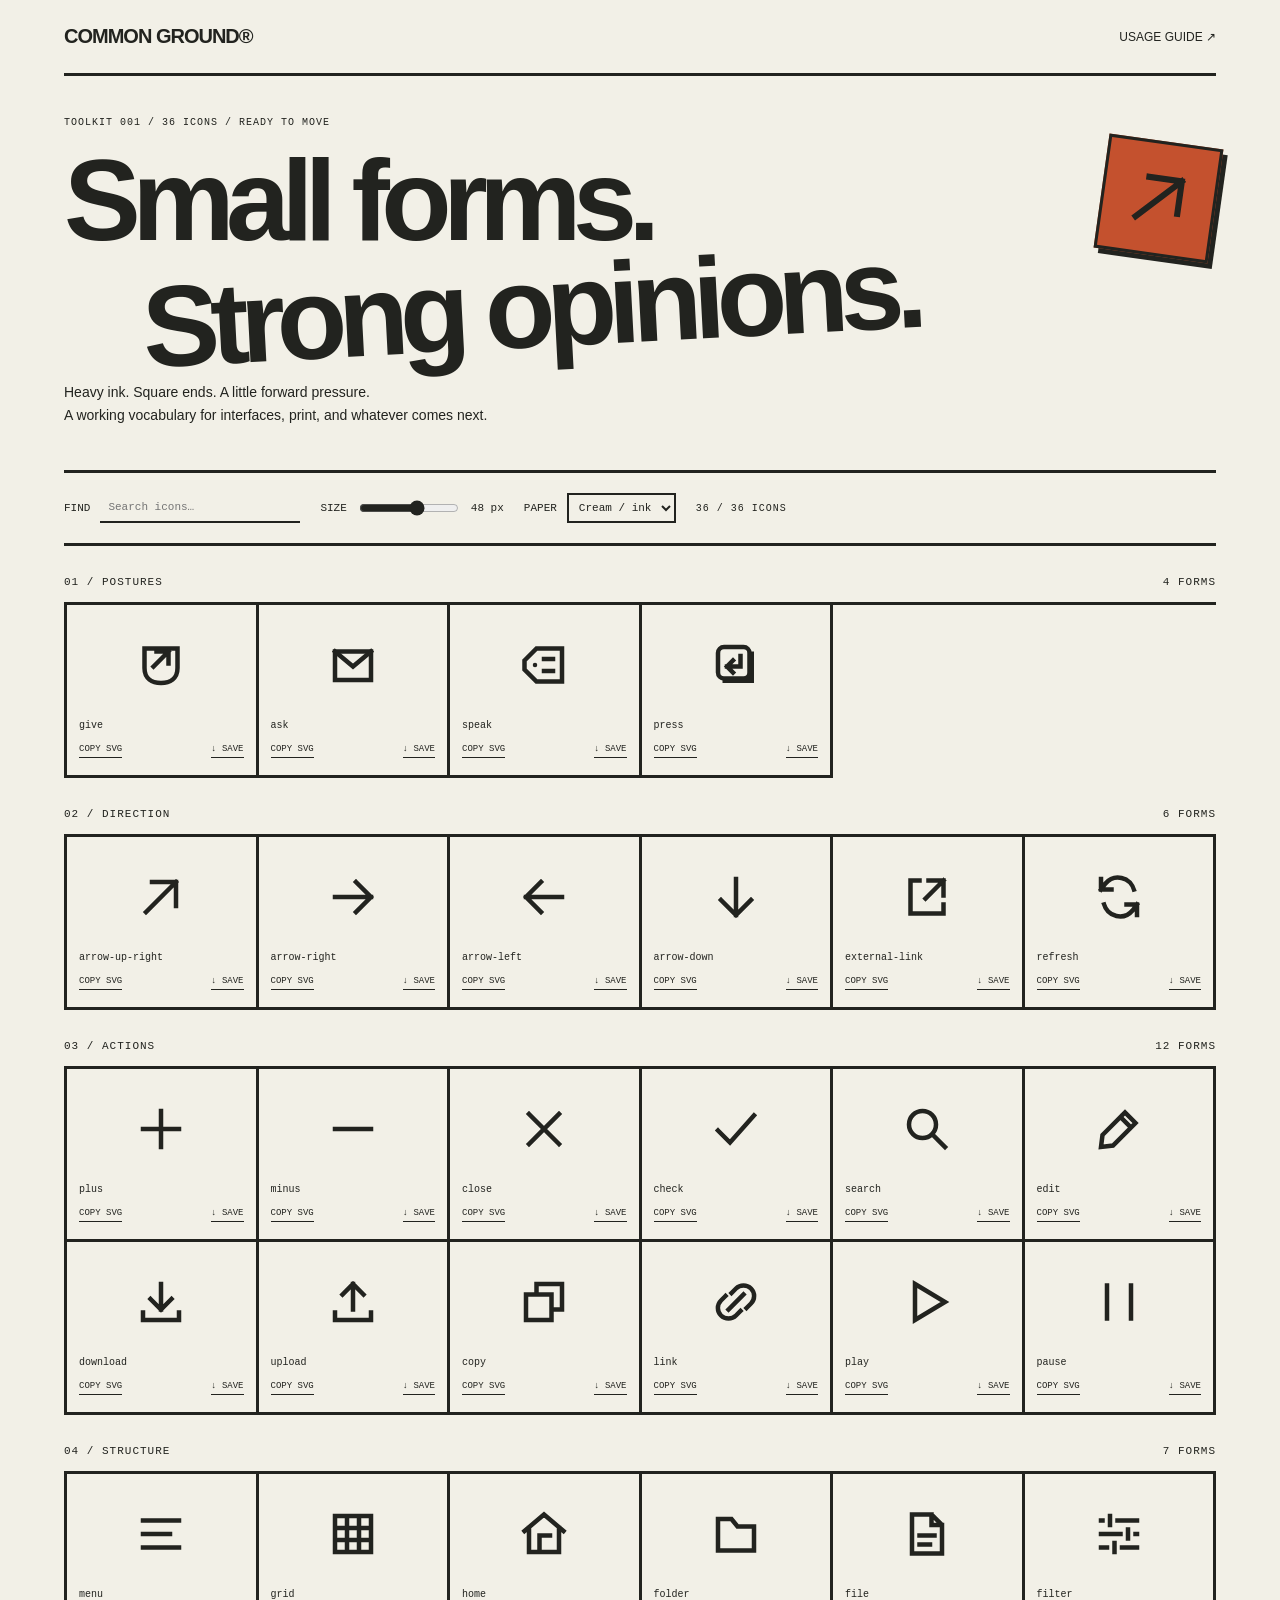
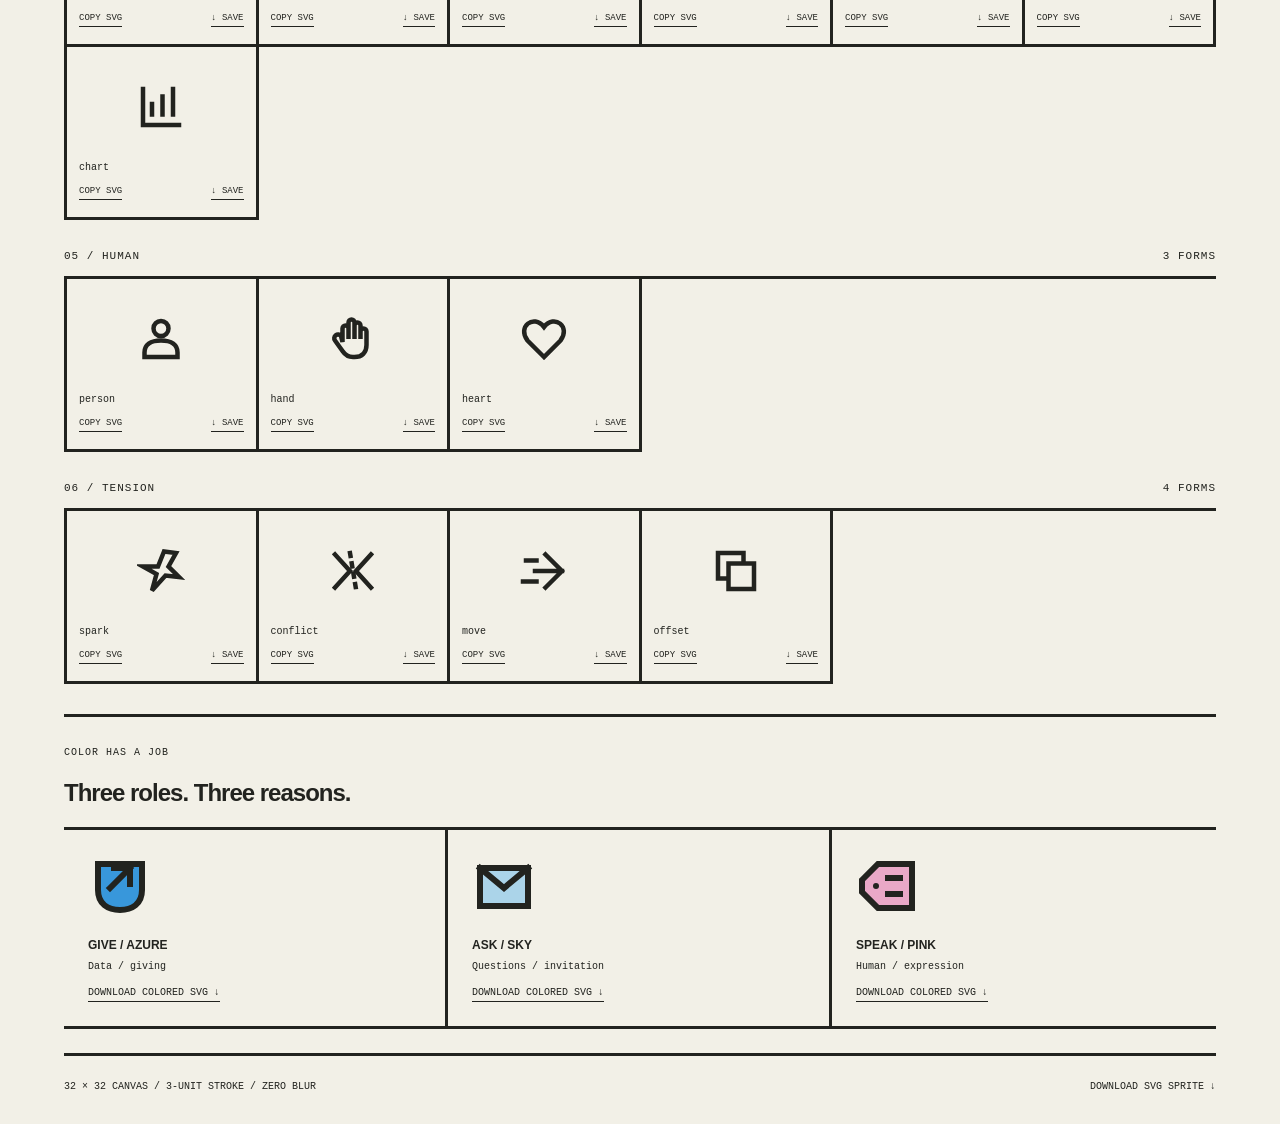
==== icons/preview.html @ c948585f "initial commit" ====
<!doctype html>
<html lang="en">
<head><meta charset="UTF-8"><meta name="viewport" content="width=device-width,initial-scale=1"><title>Common Ground — Icon Workshop</title>
<style>
:root{--paper:#f2f0e7;--ink:#22231f;--azure:#3897db;--sky:#abd4e9;--pink:#e9a8c7}*{box-sizing:border-box}body{margin:0;background:var(--paper);color:var(--ink);font-family:Arial,sans-serif}.shell{max-width:1400px;margin:auto;padding:0 5%}a{color:inherit;text-decoration:none}header{display:flex;justify-content:space-between;align-items:center;padding:25px 0;border-bottom:3px solid;font-size:12px}header b{font-size:20px;letter-spacing:-1px}.eyebrow{font:10px monospace;letter-spacing:1px}.intro{position:relative;padding:35px 0 30px;border-bottom:3px solid}.intro h1{font-size:clamp(55px,9vw,120px);letter-spacing:-.075em;line-height:.9;margin:20px 0 25px;max-width:85%}.intro h1 span{display:block;margin-left:8%;transform:rotate(-3deg)}.accent{position:absolute;right:0;top:65px;background:#c4512e;border:3px solid;width:clamp(48px,9vw,120px);aspect-ratio:1;display:grid;place-items:center;box-shadow:5px 5px 0 var(--ink);transform:rotate(8deg)}.accent svg{width:60%;height:60%}.intro p{font-size:14px;line-height:1.6;max-width:610px}.controls{display:flex;gap:20px;align-items:center;flex-wrap:wrap;padding:20px 0;border-bottom:3px solid}label{font:11px monospace;display:flex;align-items:center;gap:10px}input,select,button{font:inherit;color:inherit}input[type=search]{background:transparent;border:0;border-bottom:2px solid;padding:8px;width:200px}select{background:var(--paper);border:2px solid;padding:6px}input[type=range]{accent-color:var(--ink);width:100px}button{cursor:pointer;background:none;border:0}a:focus-visible,button:focus-visible,input:focus-visible,select:focus-visible{outline:3px dashed;outline-offset:4px}.group{margin:30px 0}.group h2{font:11px monospace;letter-spacing:1px;margin:0 0 14px;display:flex;justify-content:space-between}.icon-grid{display:grid;grid-template-columns:repeat(6,minmax(0,1fr));border-top:3px solid;border-left:3px solid}.specimen{border-right:3px solid;border-bottom:3px solid;padding:17px 12px;min-width:0;transition:background .15s}.specimen:hover{background:#e5e3d8}.glyph{height:85px;display:grid;place-items:center}.glyph svg{width:var(--preview-size,48px);height:var(--preview-size,48px);transition:transform .2s}.specimen:hover .glyph svg{transform:translate(3px,-3px) rotate(-3deg)}.specimen code{display:block;font-size:10px;margin:13px 0;overflow-wrap:anywhere}.asset-actions{display:flex;justify-content:space-between;font:9px monospace;gap:8px}.asset-actions a{border-bottom:1px solid;padding-bottom:3px}.asset-actions button{padding:0;border-bottom:1px solid;padding-bottom:3px;font:inherit}.persona-section{padding:24px 0;border-top:3px solid}.persona-section h2{font-size:24px;letter-spacing:-1px}.persona-list{display:grid;grid-template-columns:repeat(3,1fr);border-top:3px solid}.persona-item{padding:24px;border-right:3px solid;border-bottom:3px solid}.persona-item:last-child{border-right:0}.persona-item img{width:64px;height:64px;display:block;margin-bottom:20px}.persona-item b{display:block;font-size:12px;margin-bottom:7px}.persona-item p{font:10px/1.6 monospace;margin:0}.persona-item a{display:inline-block;font:10px monospace;border-bottom:1px solid;margin-top:12px;padding-bottom:3px}.footer{display:flex;justify-content:space-between;border-top:3px solid;padding:25px 0;font:10px monospace;gap:20px}.notice{position:fixed;bottom:20px;left:50%;transform:translateX(-50%);padding:15px 24px;background:var(--ink);color:var(--paper);font:12px monospace;box-shadow:5px 5px 0 var(--pink);z-index:5}.notice[hidden],[hidden]{display:none!important}@media(max-width:850px){.icon-grid{grid-template-columns:repeat(4,minmax(0,1fr))}}@media(max-width:520px){.icon-grid{grid-template-columns:repeat(3,minmax(0,1fr))}.controls{gap:15px}.persona-list{grid-template-columns:1fr}.persona-item{border-right:0;display:grid;grid-template-columns:80px 1fr}.persona-item img{grid-row:1/5;margin:0}.intro p{font-size:12px}.footer{flex-direction:column}.glyph{height:75px}}@media(prefers-reduced-motion:reduce){*{transition:none!important}}
</style></head>
<body><svg xmlns="http://www.w3.org/2000/svg" style="display:none" aria-hidden="true"><symbol id="cg-give" viewBox="0 0 32 32" fill="none" stroke="currentColor" stroke-width="3" stroke-linecap="square" stroke-linejoin="miter"><path d="M5 5h22v13c0 7-5 10-11 10S5 25 5 18Z"/><path d="M11 17 21 7m-8 0h8v8"/></symbol><symbol id="cg-ask" viewBox="0 0 32 32" fill="none" stroke="currentColor" stroke-width="3" stroke-linecap="square" stroke-linejoin="miter"><path d="M4 7h24v19H4Z"/><path d="m4 7 12 10L28 7"/></symbol><symbol id="cg-speak" viewBox="0 0 32 32" fill="none" stroke="currentColor" stroke-width="3" stroke-linecap="square" stroke-linejoin="miter"><path d="m3 13 8-8h17v22H11l-8-8Z"/><circle cx="10" cy="16" r="1.5" fill="currentColor" stroke="none"/><path d="M16 12h6m-6 8h6"/></symbol><symbol id="cg-press" viewBox="0 0 32 32" fill="none" stroke="currentColor" stroke-width="3" stroke-linecap="square" stroke-linejoin="miter"><path d="M7 7h21v21H7Z" fill="currentColor" stroke="none"/><rect x="4" y="4" width="21" height="21" rx="4" fill="var(--icon-paper, #f2f0e7)"/><path d="M19 10v7h-9m4-4-4 4 4 4"/></symbol><symbol id="cg-arrow-up-right" viewBox="0 0 32 32" fill="none" stroke="currentColor" stroke-width="3" stroke-linecap="square" stroke-linejoin="miter"><path d="M6 26 26 6M10 6h16v16"/></symbol><symbol id="cg-arrow-right" viewBox="0 0 32 32" fill="none" stroke="currentColor" stroke-width="3" stroke-linecap="square" stroke-linejoin="miter"><path d="M4 16h24M18 6l10 10-10 10"/></symbol><symbol id="cg-arrow-left" viewBox="0 0 32 32" fill="none" stroke="currentColor" stroke-width="3" stroke-linecap="square" stroke-linejoin="miter"><path d="M28 16H4M14 6 4 16l10 10"/></symbol><symbol id="cg-arrow-down" viewBox="0 0 32 32" fill="none" stroke="currentColor" stroke-width="3" stroke-linecap="square" stroke-linejoin="miter"><path d="M16 4v24M6 18l10 10 10-10"/></symbol><symbol id="cg-external-link" viewBox="0 0 32 32" fill="none" stroke="currentColor" stroke-width="3" stroke-linecap="square" stroke-linejoin="miter"><path d="M17 5h10v10M15 17 27 5M11 5H5v22h22v-6"/></symbol><symbol id="cg-refresh" viewBox="0 0 32 32" fill="none" stroke="currentColor" stroke-width="3" stroke-linecap="square" stroke-linejoin="miter"><path d="M26 11A11 11 0 0 0 7 7L4 11m0-7v7h7M6 21a11 11 0 0 0 19 4l3-4m0 7v-7h-7"/></symbol><symbol id="cg-plus" viewBox="0 0 32 32" fill="none" stroke="currentColor" stroke-width="3" stroke-linecap="square" stroke-linejoin="miter"><path d="M16 4v24M4 16h24"/></symbol><symbol id="cg-minus" viewBox="0 0 32 32" fill="none" stroke="currentColor" stroke-width="3" stroke-linecap="square" stroke-linejoin="miter"><path d="M4 16h24"/></symbol><symbol id="cg-close" viewBox="0 0 32 32" fill="none" stroke="currentColor" stroke-width="3" stroke-linecap="square" stroke-linejoin="miter"><path d="m6 6 20 20M6 26 26 6"/></symbol><symbol id="cg-check" viewBox="0 0 32 32" fill="none" stroke="currentColor" stroke-width="3" stroke-linecap="square" stroke-linejoin="miter"><path d="m4 17 8 8L28 7"/></symbol><symbol id="cg-search" viewBox="0 0 32 32" fill="none" stroke="currentColor" stroke-width="3" stroke-linecap="square" stroke-linejoin="miter"><circle cx="13" cy="13" r="9"/><path d="m20 20 8 8"/></symbol><symbol id="cg-edit" viewBox="0 0 32 32" fill="none" stroke="currentColor" stroke-width="3" stroke-linecap="square" stroke-linejoin="miter"><path d="m5 20 15-15 7 7-15 15-8 1Zm12-12 7 7"/></symbol><symbol id="cg-download" viewBox="0 0 32 32" fill="none" stroke="currentColor" stroke-width="3" stroke-linecap="square" stroke-linejoin="miter"><path d="M16 4v17m-7-7 7 7 7-7M4 23v5h24v-5"/></symbol><symbol id="cg-upload" viewBox="0 0 32 32" fill="none" stroke="currentColor" stroke-width="3" stroke-linecap="square" stroke-linejoin="miter"><path d="M16 21V4m-7 7 7-7 7 7M4 23v5h24v-5"/></symbol><symbol id="cg-copy" viewBox="0 0 32 32" fill="none" stroke="currentColor" stroke-width="3" stroke-linecap="square" stroke-linejoin="miter"><path d="M11 4h17v17H11Z" fill="var(--icon-paper, #f2f0e7)"/><path d="M4 11h17v17H4Z" fill="var(--icon-paper, #f2f0e7)"/></symbol><symbol id="cg-link" viewBox="0 0 32 32" fill="none" stroke="currentColor" stroke-width="3" stroke-linecap="square" stroke-linejoin="miter"><path d="m13 10 3-3a7 7 0 0 1 10 10l-3 3m-4 2-3 3A7 7 0 0 1 6 15l3-3m2 9 10-10"/></symbol><symbol id="cg-play" viewBox="0 0 32 32" fill="none" stroke="currentColor" stroke-width="3" stroke-linecap="square" stroke-linejoin="miter"><path d="m8 4 20 12L8 28Z"/></symbol><symbol id="cg-pause" viewBox="0 0 32 32" fill="none" stroke="currentColor" stroke-width="3" stroke-linecap="square" stroke-linejoin="miter"><path d="M8 5v22M24 5v22"/></symbol><symbol id="cg-menu" viewBox="0 0 32 32" fill="none" stroke="currentColor" stroke-width="3" stroke-linecap="square" stroke-linejoin="miter"><path d="M4 7h24M4 16h18M4 25h24"/></symbol><symbol id="cg-grid" viewBox="0 0 32 32" fill="none" stroke="currentColor" stroke-width="3" stroke-linecap="square" stroke-linejoin="miter"><path d="M4 4h24v24H4Zm8 0v24m8-24v24M4 12h24M4 20h24"/></symbol><symbol id="cg-home" viewBox="0 0 32 32" fill="none" stroke="currentColor" stroke-width="3" stroke-linecap="square" stroke-linejoin="miter"><path d="m3 14 13-11 13 11M6 12v16h20V12M13 28V17h7"/></symbol><symbol id="cg-folder" viewBox="0 0 32 32" fill="none" stroke="currentColor" stroke-width="3" stroke-linecap="square" stroke-linejoin="miter"><path d="M4 6h9l4 5h11v16H4Z"/></symbol><symbol id="cg-file" viewBox="0 0 32 32" fill="none" stroke="currentColor" stroke-width="3" stroke-linecap="square" stroke-linejoin="miter"><path d="M6 3h13l7 7v19H6ZM19 3v7h7M11 17h10m-10 6h7"/></symbol><symbol id="cg-filter" viewBox="0 0 32 32" fill="none" stroke="currentColor" stroke-width="3" stroke-linecap="square" stroke-linejoin="miter"><path d="M4 7h24M4 16h24M4 25h24"/><path d="M10 4v6m12 3v6m-9 3v6" stroke="var(--icon-paper, #f2f0e7)" stroke-width="7"/><path d="M10 4v6m12 3v6m-9 3v6"/></symbol><symbol id="cg-chart" viewBox="0 0 32 32" fill="none" stroke="currentColor" stroke-width="3" stroke-linecap="square" stroke-linejoin="miter"><path d="M4 4v24h24M10 21v-7m7 7V9m7 12V4"/></symbol><symbol id="cg-person" viewBox="0 0 32 32" fill="none" stroke="currentColor" stroke-width="3" stroke-linecap="square" stroke-linejoin="miter"><circle cx="16" cy="9" r="5"/><path d="M5 28v-3c0-5 4-8 11-8s11 3 11 8v3Z"/></symbol><symbol id="cg-hand" viewBox="0 0 32 32" fill="none" stroke="currentColor" stroke-width="3" stroke-linecap="square" stroke-linejoin="miter"><path d="M9 18V9a2 2 0 0 1 4 0v7-11a2 2 0 0 1 4 0v11-9a2 2 0 0 1 4 0v9-5a2 2 0 0 1 4 0v9c0 5-3 8-8 8h-1c-3 0-5-1-7-4l-5-7a2.5 2.5 0 0 1 4-3Z"/></symbol><symbol id="cg-heart" viewBox="0 0 32 32" fill="none" stroke="currentColor" stroke-width="3" stroke-linecap="square" stroke-linejoin="miter"><path d="M16 28 5 17C-2 8 9-1 16 8c7-9 18 0 11 9Z"/></symbol><symbol id="cg-spark" viewBox="0 0 32 32" fill="none" stroke="currentColor" stroke-width="3" stroke-linecap="square" stroke-linejoin="miter"><path d="m18 3-4 10H4l9 5-3 11 9-10 9 1-7-7 5-9Z"/></symbol><symbol id="cg-conflict" viewBox="0 0 32 32" fill="none" stroke="currentColor" stroke-width="3" stroke-linecap="square" stroke-linejoin="miter"><path d="m4 5 10 11L4 27M28 5 18 16l10 11"/><path d="m14 4 4 24" stroke-dasharray="2 5"/></symbol><symbol id="cg-move" viewBox="0 0 32 32" fill="none" stroke="currentColor" stroke-width="3" stroke-linecap="square" stroke-linejoin="miter"><path d="m17 5 11 11-11 11M10 16h18M4 9h7M2 23h9"/></symbol><symbol id="cg-offset" viewBox="0 0 32 32" fill="none" stroke="currentColor" stroke-width="3" stroke-linecap="square" stroke-linejoin="miter"><path d="M4 4h17v17H4Z"/><path d="M11 11h17v17H11Z" fill="var(--icon-paper, #f2f0e7)"/></symbol></svg><div class="shell">
<header><a href="../index.html"><b>COMMON GROUND®</b></a><a href="README.md">USAGE GUIDE ↗</a></header>
<section class="intro"><span class="eyebrow">TOOLKIT 001 / 36 ICONS / READY TO MOVE</span><h1>Small forms.<span>Strong opinions.</span></h1><div class="accent" aria-hidden="true"><svg><use href="#cg-arrow-up-right"/></svg></div><p>Heavy ink. Square ends. A little forward pressure.<br>A working vocabulary for interfaces, print, and whatever comes next.</p></section>
<div class="controls"><label>FIND <input id="search" type="search" placeholder="Search icons…" aria-label="Search icons"></label><label>SIZE <input id="size" type="range" min="24" max="64" step="8" value="48"><output id="size-value">48 px</output></label><label>PAPER <select id="paper"><option value="light">Cream / ink</option><option value="dark">Ink / cream</option></select></label><span class="eyebrow" id="count">36 / 36 ICONS</span></div>
<main><section class="group" data-group="Postures"><h2><span>01 / POSTURES</span><span>4 FORMS</span></h2><div class="icon-grid"><article class="specimen" data-name="give" data-terms="postures data / giving"><div class="glyph"><svg aria-hidden="true"><use href="#cg-give"/></svg></div><code>give</code><div class="asset-actions"><button type="button" data-copy="give" aria-label="Copy give SVG">COPY SVG</button><a href="give.svg" download>↓ SAVE</a></div></article><article class="specimen" data-name="ask" data-terms="postures questions / invitation"><div class="glyph"><svg aria-hidden="true"><use href="#cg-ask"/></svg></div><code>ask</code><div class="asset-actions"><button type="button" data-copy="ask" aria-label="Copy ask SVG">COPY SVG</button><a href="ask.svg" download>↓ SAVE</a></div></article><article class="specimen" data-name="speak" data-terms="postures human / expression"><div class="glyph"><svg aria-hidden="true"><use href="#cg-speak"/></svg></div><code>speak</code><div class="asset-actions"><button type="button" data-copy="speak" aria-label="Copy speak SVG">COPY SVG</button><a href="speak.svg" download>↓ SAVE</a></div></article><article class="specimen" data-name="press" data-terms="postures action / potential"><div class="glyph"><svg aria-hidden="true"><use href="#cg-press"/></svg></div><code>press</code><div class="asset-actions"><button type="button" data-copy="press" aria-label="Copy press SVG">COPY SVG</button><a href="press.svg" download>↓ SAVE</a></div></article></div></section><section class="group" data-group="Direction"><h2><span>02 / DIRECTION</span><span>6 FORMS</span></h2><div class="icon-grid"><article class="specimen" data-name="arrow-up-right" data-terms="direction "><div class="glyph"><svg aria-hidden="true"><use href="#cg-arrow-up-right"/></svg></div><code>arrow-up-right</code><div class="asset-actions"><button type="button" data-copy="arrow-up-right" aria-label="Copy arrow-up-right SVG">COPY SVG</button><a href="arrow-up-right.svg" download>↓ SAVE</a></div></article><article class="specimen" data-name="arrow-right" data-terms="direction "><div class="glyph"><svg aria-hidden="true"><use href="#cg-arrow-right"/></svg></div><code>arrow-right</code><div class="asset-actions"><button type="button" data-copy="arrow-right" aria-label="Copy arrow-right SVG">COPY SVG</button><a href="arrow-right.svg" download>↓ SAVE</a></div></article><article class="specimen" data-name="arrow-left" data-terms="direction "><div class="glyph"><svg aria-hidden="true"><use href="#cg-arrow-left"/></svg></div><code>arrow-left</code><div class="asset-actions"><button type="button" data-copy="arrow-left" aria-label="Copy arrow-left SVG">COPY SVG</button><a href="arrow-left.svg" download>↓ SAVE</a></div></article><article class="specimen" data-name="arrow-down" data-terms="direction "><div class="glyph"><svg aria-hidden="true"><use href="#cg-arrow-down"/></svg></div><code>arrow-down</code><div class="asset-actions"><button type="button" data-copy="arrow-down" aria-label="Copy arrow-down SVG">COPY SVG</button><a href="arrow-down.svg" download>↓ SAVE</a></div></article><article class="specimen" data-name="external-link" data-terms="direction "><div class="glyph"><svg aria-hidden="true"><use href="#cg-external-link"/></svg></div><code>external-link</code><div class="asset-actions"><button type="button" data-copy="external-link" aria-label="Copy external-link SVG">COPY SVG</button><a href="external-link.svg" download>↓ SAVE</a></div></article><article class="specimen" data-name="refresh" data-terms="direction "><div class="glyph"><svg aria-hidden="true"><use href="#cg-refresh"/></svg></div><code>refresh</code><div class="asset-actions"><button type="button" data-copy="refresh" aria-label="Copy refresh SVG">COPY SVG</button><a href="refresh.svg" download>↓ SAVE</a></div></article></div></section><section class="group" data-group="Actions"><h2><span>03 / ACTIONS</span><span>12 FORMS</span></h2><div class="icon-grid"><article class="specimen" data-name="plus" data-terms="actions "><div class="glyph"><svg aria-hidden="true"><use href="#cg-plus"/></svg></div><code>plus</code><div class="asset-actions"><button type="button" data-copy="plus" aria-label="Copy plus SVG">COPY SVG</button><a href="plus.svg" download>↓ SAVE</a></div></article><article class="specimen" data-name="minus" data-terms="actions "><div class="glyph"><svg aria-hidden="true"><use href="#cg-minus"/></svg></div><code>minus</code><div class="asset-actions"><button type="button" data-copy="minus" aria-label="Copy minus SVG">COPY SVG</button><a href="minus.svg" download>↓ SAVE</a></div></article><article class="specimen" data-name="close" data-terms="actions "><div class="glyph"><svg aria-hidden="true"><use href="#cg-close"/></svg></div><code>close</code><div class="asset-actions"><button type="button" data-copy="close" aria-label="Copy close SVG">COPY SVG</button><a href="close.svg" download>↓ SAVE</a></div></article><article class="specimen" data-name="check" data-terms="actions "><div class="glyph"><svg aria-hidden="true"><use href="#cg-check"/></svg></div><code>check</code><div class="asset-actions"><button type="button" data-copy="check" aria-label="Copy check SVG">COPY SVG</button><a href="check.svg" download>↓ SAVE</a></div></article><article class="specimen" data-name="search" data-terms="actions "><div class="glyph"><svg aria-hidden="true"><use href="#cg-search"/></svg></div><code>search</code><div class="asset-actions"><button type="button" data-copy="search" aria-label="Copy search SVG">COPY SVG</button><a href="search.svg" download>↓ SAVE</a></div></article><article class="specimen" data-name="edit" data-terms="actions "><div class="glyph"><svg aria-hidden="true"><use href="#cg-edit"/></svg></div><code>edit</code><div class="asset-actions"><button type="button" data-copy="edit" aria-label="Copy edit SVG">COPY SVG</button><a href="edit.svg" download>↓ SAVE</a></div></article><article class="specimen" data-name="download" data-terms="actions "><div class="glyph"><svg aria-hidden="true"><use href="#cg-download"/></svg></div><code>download</code><div class="asset-actions"><button type="button" data-copy="download" aria-label="Copy download SVG">COPY SVG</button><a href="download.svg" download>↓ SAVE</a></div></article><article class="specimen" data-name="upload" data-terms="actions "><div class="glyph"><svg aria-hidden="true"><use href="#cg-upload"/></svg></div><code>upload</code><div class="asset-actions"><button type="button" data-copy="upload" aria-label="Copy upload SVG">COPY SVG</button><a href="upload.svg" download>↓ SAVE</a></div></article><article class="specimen" data-name="copy" data-terms="actions "><div class="glyph"><svg aria-hidden="true"><use href="#cg-copy"/></svg></div><code>copy</code><div class="asset-actions"><button type="button" data-copy="copy" aria-label="Copy copy SVG">COPY SVG</button><a href="copy.svg" download>↓ SAVE</a></div></article><article class="specimen" data-name="link" data-terms="actions "><div class="glyph"><svg aria-hidden="true"><use href="#cg-link"/></svg></div><code>link</code><div class="asset-actions"><button type="button" data-copy="link" aria-label="Copy link SVG">COPY SVG</button><a href="link.svg" download>↓ SAVE</a></div></article><article class="specimen" data-name="play" data-terms="actions "><div class="glyph"><svg aria-hidden="true"><use href="#cg-play"/></svg></div><code>play</code><div class="asset-actions"><button type="button" data-copy="play" aria-label="Copy play SVG">COPY SVG</button><a href="play.svg" download>↓ SAVE</a></div></article><article class="specimen" data-name="pause" data-terms="actions "><div class="glyph"><svg aria-hidden="true"><use href="#cg-pause"/></svg></div><code>pause</code><div class="asset-actions"><button type="button" data-copy="pause" aria-label="Copy pause SVG">COPY SVG</button><a href="pause.svg" download>↓ SAVE</a></div></article></div></section><section class="group" data-group="Structure"><h2><span>04 / STRUCTURE</span><span>7 FORMS</span></h2><div class="icon-grid"><article class="specimen" data-name="menu" data-terms="structure "><div class="glyph"><svg aria-hidden="true"><use href="#cg-menu"/></svg></div><code>menu</code><div class="asset-actions"><button type="button" data-copy="menu" aria-label="Copy menu SVG">COPY SVG</button><a href="menu.svg" download>↓ SAVE</a></div></article><article class="specimen" data-name="grid" data-terms="structure "><div class="glyph"><svg aria-hidden="true"><use href="#cg-grid"/></svg></div><code>grid</code><div class="asset-actions"><button type="button" data-copy="grid" aria-label="Copy grid SVG">COPY SVG</button><a href="grid.svg" download>↓ SAVE</a></div></article><article class="specimen" data-name="home" data-terms="structure "><div class="glyph"><svg aria-hidden="true"><use href="#cg-home"/></svg></div><code>home</code><div class="asset-actions"><button type="button" data-copy="home" aria-label="Copy home SVG">COPY SVG</button><a href="home.svg" download>↓ SAVE</a></div></article><article class="specimen" data-name="folder" data-terms="structure "><div class="glyph"><svg aria-hidden="true"><use href="#cg-folder"/></svg></div><code>folder</code><div class="asset-actions"><button type="button" data-copy="folder" aria-label="Copy folder SVG">COPY SVG</button><a href="folder.svg" download>↓ SAVE</a></div></article><article class="specimen" data-name="file" data-terms="structure "><div class="glyph"><svg aria-hidden="true"><use href="#cg-file"/></svg></div><code>file</code><div class="asset-actions"><button type="button" data-copy="file" aria-label="Copy file SVG">COPY SVG</button><a href="file.svg" download>↓ SAVE</a></div></article><article class="specimen" data-name="filter" data-terms="structure "><div class="glyph"><svg aria-hidden="true"><use href="#cg-filter"/></svg></div><code>filter</code><div class="asset-actions"><button type="button" data-copy="filter" aria-label="Copy filter SVG">COPY SVG</button><a href="filter.svg" download>↓ SAVE</a></div></article><article class="specimen" data-name="chart" data-terms="structure data"><div class="glyph"><svg aria-hidden="true"><use href="#cg-chart"/></svg></div><code>chart</code><div class="asset-actions"><button type="button" data-copy="chart" aria-label="Copy chart SVG">COPY SVG</button><a href="chart.svg" download>↓ SAVE</a></div></article></div></section><section class="group" data-group="Human"><h2><span>05 / HUMAN</span><span>3 FORMS</span></h2><div class="icon-grid"><article class="specimen" data-name="person" data-terms="human human"><div class="glyph"><svg aria-hidden="true"><use href="#cg-person"/></svg></div><code>person</code><div class="asset-actions"><button type="button" data-copy="person" aria-label="Copy person SVG">COPY SVG</button><a href="person.svg" download>↓ SAVE</a></div></article><article class="specimen" data-name="hand" data-terms="human human"><div class="glyph"><svg aria-hidden="true"><use href="#cg-hand"/></svg></div><code>hand</code><div class="asset-actions"><button type="button" data-copy="hand" aria-label="Copy hand SVG">COPY SVG</button><a href="hand.svg" download>↓ SAVE</a></div></article><article class="specimen" data-name="heart" data-terms="human human"><div class="glyph"><svg aria-hidden="true"><use href="#cg-heart"/></svg></div><code>heart</code><div class="asset-actions"><button type="button" data-copy="heart" aria-label="Copy heart SVG">COPY SVG</button><a href="heart.svg" download>↓ SAVE</a></div></article></div></section><section class="group" data-group="Tension"><h2><span>06 / TENSION</span><span>4 FORMS</span></h2><div class="icon-grid"><article class="specimen" data-name="spark" data-terms="tension "><div class="glyph"><svg aria-hidden="true"><use href="#cg-spark"/></svg></div><code>spark</code><div class="asset-actions"><button type="button" data-copy="spark" aria-label="Copy spark SVG">COPY SVG</button><a href="spark.svg" download>↓ SAVE</a></div></article><article class="specimen" data-name="conflict" data-terms="tension "><div class="glyph"><svg aria-hidden="true"><use href="#cg-conflict"/></svg></div><code>conflict</code><div class="asset-actions"><button type="button" data-copy="conflict" aria-label="Copy conflict SVG">COPY SVG</button><a href="conflict.svg" download>↓ SAVE</a></div></article><article class="specimen" data-name="move" data-terms="tension "><div class="glyph"><svg aria-hidden="true"><use href="#cg-move"/></svg></div><code>move</code><div class="asset-actions"><button type="button" data-copy="move" aria-label="Copy move SVG">COPY SVG</button><a href="move.svg" download>↓ SAVE</a></div></article><article class="specimen" data-name="offset" data-terms="tension "><div class="glyph"><svg aria-hidden="true"><use href="#cg-offset"/></svg></div><code>offset</code><div class="asset-actions"><button type="button" data-copy="offset" aria-label="Copy offset SVG">COPY SVG</button><a href="offset.svg" download>↓ SAVE</a></div></article></div></section>
<section class="persona-section"><span class="eyebrow">COLOR HAS A JOB</span><h2>Three roles. Three reasons.</h2><div class="persona-list"><article class="persona-item"><img src="persona/give.svg" alt="give in its persona color"><b>GIVE / AZURE</b><p>Data / giving</p><a href="persona/give.svg" download>DOWNLOAD COLORED SVG ↓</a></article><article class="persona-item"><img src="persona/ask.svg" alt="ask in its persona color"><b>ASK / SKY</b><p>Questions / invitation</p><a href="persona/ask.svg" download>DOWNLOAD COLORED SVG ↓</a></article><article class="persona-item"><img src="persona/speak.svg" alt="speak in its persona color"><b>SPEAK / PINK</b><p>Human / expression</p><a href="persona/speak.svg" download>DOWNLOAD COLORED SVG ↓</a></article></div></section></main>
<footer class="footer"><span>32 × 32 CANVAS / 3-UNIT STROKE / ZERO BLUR</span><a href="sprite.svg" download>DOWNLOAD SVG SPRITE ↓</a></footer></div><div class="notice" role="status" aria-live="polite" hidden></div>
<script>
const specimens = [...document.querySelectorAll('.specimen')];
document.querySelector('#search').addEventListener('input', event => {
 const query=event.target.value.toLowerCase().trim();
 specimens.forEach(el=>el.hidden=!(el.dataset.name+' '+el.dataset.terms).includes(query));
 document.querySelectorAll('.group').forEach(el=>el.hidden=![...el.querySelectorAll('.specimen')].some(item=>!item.hidden));
 document.querySelector('#count').textContent=specimens.filter(el=>!el.hidden).length+' / 36 ICONS';
});
document.querySelector('#size').addEventListener('input', event=>{
 document.documentElement.style.setProperty('--preview-size',event.target.value+'px');
 document.querySelector('#size-value').textContent=event.target.value+' px';
});
document.querySelector('#paper').addEventListener('change',event=>{
 const dark=event.target.value==='dark';
 document.documentElement.style.setProperty('--paper',dark?'#22231f':'#f2f0e7');
 document.documentElement.style.setProperty('--ink',dark?'#f2f0e7':'#22231f');
 document.documentElement.style.setProperty('--icon-paper',dark?'#22231f':'#f2f0e7');
});
let toastTimer;
function notice(message){const el=document.querySelector('.notice');el.textContent=message;el.hidden=false;clearTimeout(toastTimer);toastTimer=setTimeout(()=>el.hidden=true,2500);}
document.querySelectorAll('[data-copy]').forEach(button=>button.addEventListener('click',async()=>{
 const symbol=document.getElementById('cg-'+button.dataset.copy);
 const svg=document.createElementNS('http://www.w3.org/2000/svg','svg');
 for(const attr of symbol.attributes)if(attr.name!=='id')svg.setAttribute(attr.name,attr.value);
 svg.setAttribute('xmlns','http://www.w3.org/2000/svg');
 svg.innerHTML=symbol.innerHTML;
 const source=new XMLSerializer().serializeToString(svg);
 try{await navigator.clipboard.writeText(source);notice(button.dataset.copy+' SVG copied.');}
 catch{
  const area=document.createElement('textarea');area.value=source;area.style.position='fixed';area.style.top='0';area.style.opacity='0';document.body.append(area);area.select();
  const copied=document.execCommand('copy');area.remove();notice(copied?button.dataset.copy+' SVG copied.':'Use ↓ SAVE to download this SVG.');
 }
}));
</script></body></html>
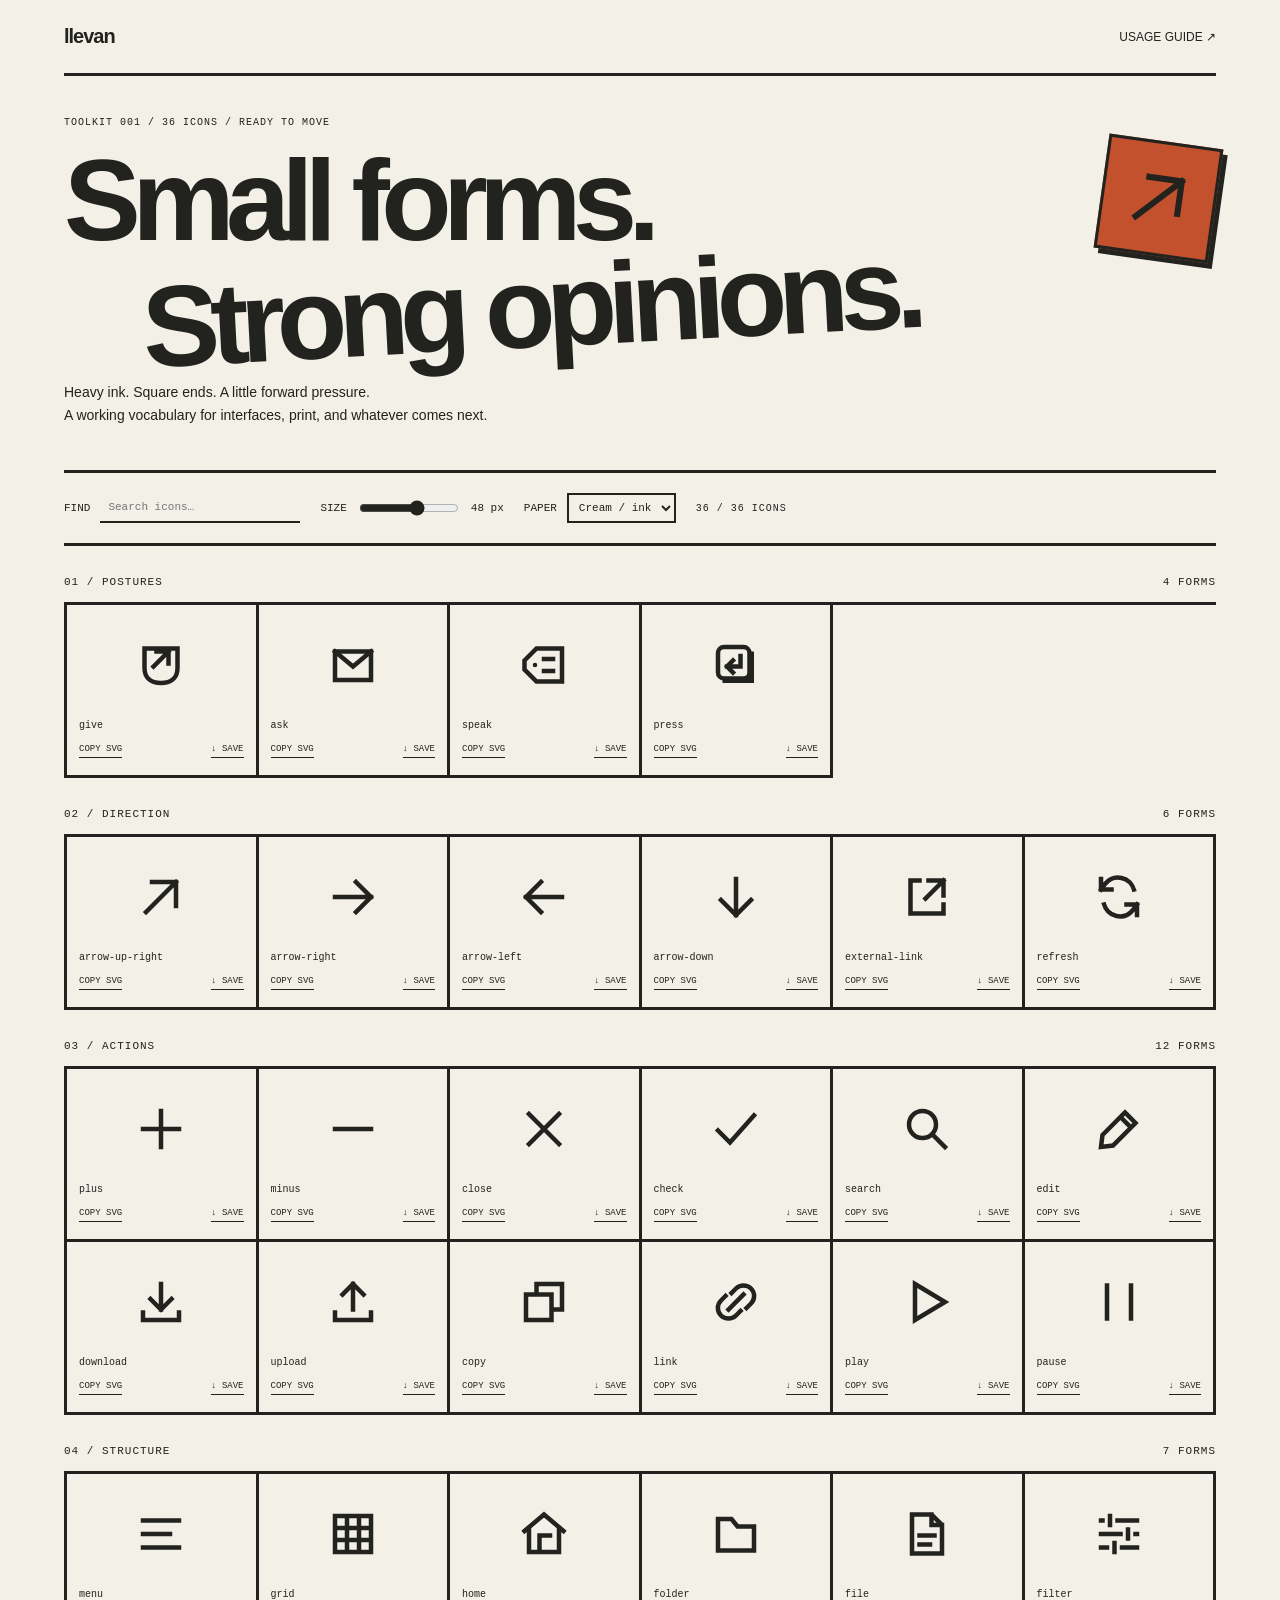
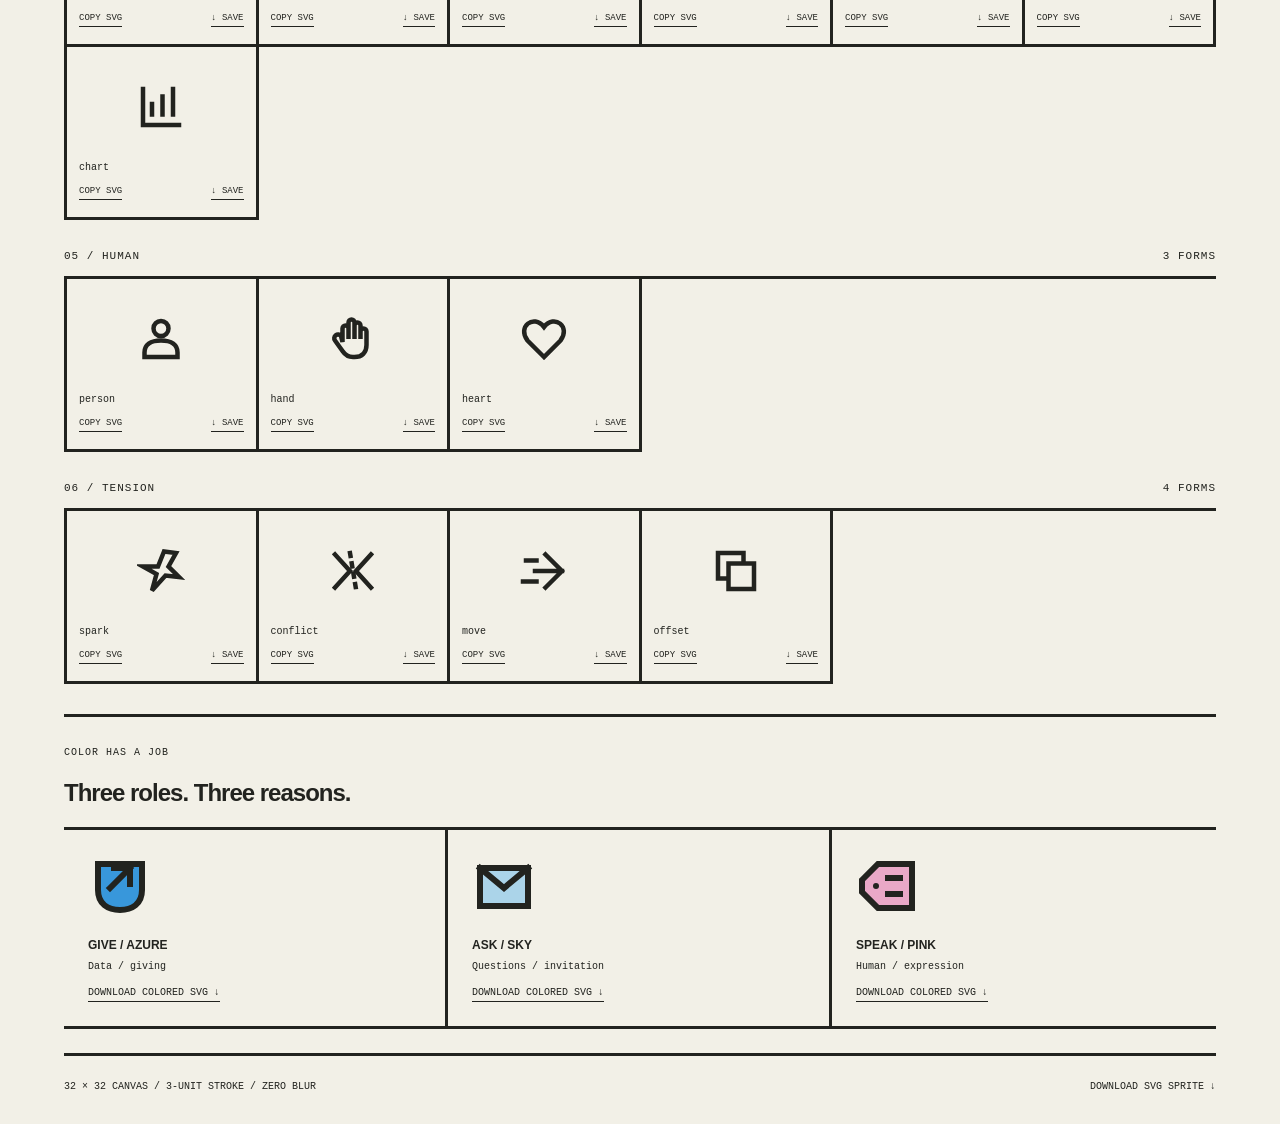
==== commit 905bc550: "add animated demo" ====
--- a/icons/preview.html
+++ b/icons/preview.html
@@ -1,11 +1,11 @@
 <!doctype html>
 <html lang="en">
-<head><meta charset="UTF-8"><meta name="viewport" content="width=device-width,initial-scale=1"><title>Common Ground — Icon Workshop</title>
+<head><meta charset="UTF-8"><meta name="viewport" content="width=device-width,initial-scale=1"><title>llevan — Icon Workshop</title>
 <style>
 :root{--paper:#f2f0e7;--ink:#22231f;--azure:#3897db;--sky:#abd4e9;--pink:#e9a8c7}*{box-sizing:border-box}body{margin:0;background:var(--paper);color:var(--ink);font-family:Arial,sans-serif}.shell{max-width:1400px;margin:auto;padding:0 5%}a{color:inherit;text-decoration:none}header{display:flex;justify-content:space-between;align-items:center;padding:25px 0;border-bottom:3px solid;font-size:12px}header b{font-size:20px;letter-spacing:-1px}.eyebrow{font:10px monospace;letter-spacing:1px}.intro{position:relative;padding:35px 0 30px;border-bottom:3px solid}.intro h1{font-size:clamp(55px,9vw,120px);letter-spacing:-.075em;line-height:.9;margin:20px 0 25px;max-width:85%}.intro h1 span{display:block;margin-left:8%;transform:rotate(-3deg)}.accent{position:absolute;right:0;top:65px;background:#c4512e;border:3px solid;width:clamp(48px,9vw,120px);aspect-ratio:1;display:grid;place-items:center;box-shadow:5px 5px 0 var(--ink);transform:rotate(8deg)}.accent svg{width:60%;height:60%}.intro p{font-size:14px;line-height:1.6;max-width:610px}.controls{display:flex;gap:20px;align-items:center;flex-wrap:wrap;padding:20px 0;border-bottom:3px solid}label{font:11px monospace;display:flex;align-items:center;gap:10px}input,select,button{font:inherit;color:inherit}input[type=search]{background:transparent;border:0;border-bottom:2px solid;padding:8px;width:200px}select{background:var(--paper);border:2px solid;padding:6px}input[type=range]{accent-color:var(--ink);width:100px}button{cursor:pointer;background:none;border:0}a:focus-visible,button:focus-visible,input:focus-visible,select:focus-visible{outline:3px dashed;outline-offset:4px}.group{margin:30px 0}.group h2{font:11px monospace;letter-spacing:1px;margin:0 0 14px;display:flex;justify-content:space-between}.icon-grid{display:grid;grid-template-columns:repeat(6,minmax(0,1fr));border-top:3px solid;border-left:3px solid}.specimen{border-right:3px solid;border-bottom:3px solid;padding:17px 12px;min-width:0;transition:background .15s}.specimen:hover{background:#e5e3d8}.glyph{height:85px;display:grid;place-items:center}.glyph svg{width:var(--preview-size,48px);height:var(--preview-size,48px);transition:transform .2s}.specimen:hover .glyph svg{transform:translate(3px,-3px) rotate(-3deg)}.specimen code{display:block;font-size:10px;margin:13px 0;overflow-wrap:anywhere}.asset-actions{display:flex;justify-content:space-between;font:9px monospace;gap:8px}.asset-actions a{border-bottom:1px solid;padding-bottom:3px}.asset-actions button{padding:0;border-bottom:1px solid;padding-bottom:3px;font:inherit}.persona-section{padding:24px 0;border-top:3px solid}.persona-section h2{font-size:24px;letter-spacing:-1px}.persona-list{display:grid;grid-template-columns:repeat(3,1fr);border-top:3px solid}.persona-item{padding:24px;border-right:3px solid;border-bottom:3px solid}.persona-item:last-child{border-right:0}.persona-item img{width:64px;height:64px;display:block;margin-bottom:20px}.persona-item b{display:block;font-size:12px;margin-bottom:7px}.persona-item p{font:10px/1.6 monospace;margin:0}.persona-item a{display:inline-block;font:10px monospace;border-bottom:1px solid;margin-top:12px;padding-bottom:3px}.footer{display:flex;justify-content:space-between;border-top:3px solid;padding:25px 0;font:10px monospace;gap:20px}.notice{position:fixed;bottom:20px;left:50%;transform:translateX(-50%);padding:15px 24px;background:var(--ink);color:var(--paper);font:12px monospace;box-shadow:5px 5px 0 var(--pink);z-index:5}.notice[hidden],[hidden]{display:none!important}@media(max-width:850px){.icon-grid{grid-template-columns:repeat(4,minmax(0,1fr))}}@media(max-width:520px){.icon-grid{grid-template-columns:repeat(3,minmax(0,1fr))}.controls{gap:15px}.persona-list{grid-template-columns:1fr}.persona-item{border-right:0;display:grid;grid-template-columns:80px 1fr}.persona-item img{grid-row:1/5;margin:0}.intro p{font-size:12px}.footer{flex-direction:column}.glyph{height:75px}}@media(prefers-reduced-motion:reduce){*{transition:none!important}}
 </style></head>
 <body><svg xmlns="http://www.w3.org/2000/svg" style="display:none" aria-hidden="true"><symbol id="cg-give" viewBox="0 0 32 32" fill="none" stroke="currentColor" stroke-width="3" stroke-linecap="square" stroke-linejoin="miter"><path d="M5 5h22v13c0 7-5 10-11 10S5 25 5 18Z"/><path d="M11 17 21 7m-8 0h8v8"/></symbol><symbol id="cg-ask" viewBox="0 0 32 32" fill="none" stroke="currentColor" stroke-width="3" stroke-linecap="square" stroke-linejoin="miter"><path d="M4 7h24v19H4Z"/><path d="m4 7 12 10L28 7"/></symbol><symbol id="cg-speak" viewBox="0 0 32 32" fill="none" stroke="currentColor" stroke-width="3" stroke-linecap="square" stroke-linejoin="miter"><path d="m3 13 8-8h17v22H11l-8-8Z"/><circle cx="10" cy="16" r="1.5" fill="currentColor" stroke="none"/><path d="M16 12h6m-6 8h6"/></symbol><symbol id="cg-press" viewBox="0 0 32 32" fill="none" stroke="currentColor" stroke-width="3" stroke-linecap="square" stroke-linejoin="miter"><path d="M7 7h21v21H7Z" fill="currentColor" stroke="none"/><rect x="4" y="4" width="21" height="21" rx="4" fill="var(--icon-paper, #f2f0e7)"/><path d="M19 10v7h-9m4-4-4 4 4 4"/></symbol><symbol id="cg-arrow-up-right" viewBox="0 0 32 32" fill="none" stroke="currentColor" stroke-width="3" stroke-linecap="square" stroke-linejoin="miter"><path d="M6 26 26 6M10 6h16v16"/></symbol><symbol id="cg-arrow-right" viewBox="0 0 32 32" fill="none" stroke="currentColor" stroke-width="3" stroke-linecap="square" stroke-linejoin="miter"><path d="M4 16h24M18 6l10 10-10 10"/></symbol><symbol id="cg-arrow-left" viewBox="0 0 32 32" fill="none" stroke="currentColor" stroke-width="3" stroke-linecap="square" stroke-linejoin="miter"><path d="M28 16H4M14 6 4 16l10 10"/></symbol><symbol id="cg-arrow-down" viewBox="0 0 32 32" fill="none" stroke="currentColor" stroke-width="3" stroke-linecap="square" stroke-linejoin="miter"><path d="M16 4v24M6 18l10 10 10-10"/></symbol><symbol id="cg-external-link" viewBox="0 0 32 32" fill="none" stroke="currentColor" stroke-width="3" stroke-linecap="square" stroke-linejoin="miter"><path d="M17 5h10v10M15 17 27 5M11 5H5v22h22v-6"/></symbol><symbol id="cg-refresh" viewBox="0 0 32 32" fill="none" stroke="currentColor" stroke-width="3" stroke-linecap="square" stroke-linejoin="miter"><path d="M26 11A11 11 0 0 0 7 7L4 11m0-7v7h7M6 21a11 11 0 0 0 19 4l3-4m0 7v-7h-7"/></symbol><symbol id="cg-plus" viewBox="0 0 32 32" fill="none" stroke="currentColor" stroke-width="3" stroke-linecap="square" stroke-linejoin="miter"><path d="M16 4v24M4 16h24"/></symbol><symbol id="cg-minus" viewBox="0 0 32 32" fill="none" stroke="currentColor" stroke-width="3" stroke-linecap="square" stroke-linejoin="miter"><path d="M4 16h24"/></symbol><symbol id="cg-close" viewBox="0 0 32 32" fill="none" stroke="currentColor" stroke-width="3" stroke-linecap="square" stroke-linejoin="miter"><path d="m6 6 20 20M6 26 26 6"/></symbol><symbol id="cg-check" viewBox="0 0 32 32" fill="none" stroke="currentColor" stroke-width="3" stroke-linecap="square" stroke-linejoin="miter"><path d="m4 17 8 8L28 7"/></symbol><symbol id="cg-search" viewBox="0 0 32 32" fill="none" stroke="currentColor" stroke-width="3" stroke-linecap="square" stroke-linejoin="miter"><circle cx="13" cy="13" r="9"/><path d="m20 20 8 8"/></symbol><symbol id="cg-edit" viewBox="0 0 32 32" fill="none" stroke="currentColor" stroke-width="3" stroke-linecap="square" stroke-linejoin="miter"><path d="m5 20 15-15 7 7-15 15-8 1Zm12-12 7 7"/></symbol><symbol id="cg-download" viewBox="0 0 32 32" fill="none" stroke="currentColor" stroke-width="3" stroke-linecap="square" stroke-linejoin="miter"><path d="M16 4v17m-7-7 7 7 7-7M4 23v5h24v-5"/></symbol><symbol id="cg-upload" viewBox="0 0 32 32" fill="none" stroke="currentColor" stroke-width="3" stroke-linecap="square" stroke-linejoin="miter"><path d="M16 21V4m-7 7 7-7 7 7M4 23v5h24v-5"/></symbol><symbol id="cg-copy" viewBox="0 0 32 32" fill="none" stroke="currentColor" stroke-width="3" stroke-linecap="square" stroke-linejoin="miter"><path d="M11 4h17v17H11Z" fill="var(--icon-paper, #f2f0e7)"/><path d="M4 11h17v17H4Z" fill="var(--icon-paper, #f2f0e7)"/></symbol><symbol id="cg-link" viewBox="0 0 32 32" fill="none" stroke="currentColor" stroke-width="3" stroke-linecap="square" stroke-linejoin="miter"><path d="m13 10 3-3a7 7 0 0 1 10 10l-3 3m-4 2-3 3A7 7 0 0 1 6 15l3-3m2 9 10-10"/></symbol><symbol id="cg-play" viewBox="0 0 32 32" fill="none" stroke="currentColor" stroke-width="3" stroke-linecap="square" stroke-linejoin="miter"><path d="m8 4 20 12L8 28Z"/></symbol><symbol id="cg-pause" viewBox="0 0 32 32" fill="none" stroke="currentColor" stroke-width="3" stroke-linecap="square" stroke-linejoin="miter"><path d="M8 5v22M24 5v22"/></symbol><symbol id="cg-menu" viewBox="0 0 32 32" fill="none" stroke="currentColor" stroke-width="3" stroke-linecap="square" stroke-linejoin="miter"><path d="M4 7h24M4 16h18M4 25h24"/></symbol><symbol id="cg-grid" viewBox="0 0 32 32" fill="none" stroke="currentColor" stroke-width="3" stroke-linecap="square" stroke-linejoin="miter"><path d="M4 4h24v24H4Zm8 0v24m8-24v24M4 12h24M4 20h24"/></symbol><symbol id="cg-home" viewBox="0 0 32 32" fill="none" stroke="currentColor" stroke-width="3" stroke-linecap="square" stroke-linejoin="miter"><path d="m3 14 13-11 13 11M6 12v16h20V12M13 28V17h7"/></symbol><symbol id="cg-folder" viewBox="0 0 32 32" fill="none" stroke="currentColor" stroke-width="3" stroke-linecap="square" stroke-linejoin="miter"><path d="M4 6h9l4 5h11v16H4Z"/></symbol><symbol id="cg-file" viewBox="0 0 32 32" fill="none" stroke="currentColor" stroke-width="3" stroke-linecap="square" stroke-linejoin="miter"><path d="M6 3h13l7 7v19H6ZM19 3v7h7M11 17h10m-10 6h7"/></symbol><symbol id="cg-filter" viewBox="0 0 32 32" fill="none" stroke="currentColor" stroke-width="3" stroke-linecap="square" stroke-linejoin="miter"><path d="M4 7h24M4 16h24M4 25h24"/><path d="M10 4v6m12 3v6m-9 3v6" stroke="var(--icon-paper, #f2f0e7)" stroke-width="7"/><path d="M10 4v6m12 3v6m-9 3v6"/></symbol><symbol id="cg-chart" viewBox="0 0 32 32" fill="none" stroke="currentColor" stroke-width="3" stroke-linecap="square" stroke-linejoin="miter"><path d="M4 4v24h24M10 21v-7m7 7V9m7 12V4"/></symbol><symbol id="cg-person" viewBox="0 0 32 32" fill="none" stroke="currentColor" stroke-width="3" stroke-linecap="square" stroke-linejoin="miter"><circle cx="16" cy="9" r="5"/><path d="M5 28v-3c0-5 4-8 11-8s11 3 11 8v3Z"/></symbol><symbol id="cg-hand" viewBox="0 0 32 32" fill="none" stroke="currentColor" stroke-width="3" stroke-linecap="square" stroke-linejoin="miter"><path d="M9 18V9a2 2 0 0 1 4 0v7-11a2 2 0 0 1 4 0v11-9a2 2 0 0 1 4 0v9-5a2 2 0 0 1 4 0v9c0 5-3 8-8 8h-1c-3 0-5-1-7-4l-5-7a2.5 2.5 0 0 1 4-3Z"/></symbol><symbol id="cg-heart" viewBox="0 0 32 32" fill="none" stroke="currentColor" stroke-width="3" stroke-linecap="square" stroke-linejoin="miter"><path d="M16 28 5 17C-2 8 9-1 16 8c7-9 18 0 11 9Z"/></symbol><symbol id="cg-spark" viewBox="0 0 32 32" fill="none" stroke="currentColor" stroke-width="3" stroke-linecap="square" stroke-linejoin="miter"><path d="m18 3-4 10H4l9 5-3 11 9-10 9 1-7-7 5-9Z"/></symbol><symbol id="cg-conflict" viewBox="0 0 32 32" fill="none" stroke="currentColor" stroke-width="3" stroke-linecap="square" stroke-linejoin="miter"><path d="m4 5 10 11L4 27M28 5 18 16l10 11"/><path d="m14 4 4 24" stroke-dasharray="2 5"/></symbol><symbol id="cg-move" viewBox="0 0 32 32" fill="none" stroke="currentColor" stroke-width="3" stroke-linecap="square" stroke-linejoin="miter"><path d="m17 5 11 11-11 11M10 16h18M4 9h7M2 23h9"/></symbol><symbol id="cg-offset" viewBox="0 0 32 32" fill="none" stroke="currentColor" stroke-width="3" stroke-linecap="square" stroke-linejoin="miter"><path d="M4 4h17v17H4Z"/><path d="M11 11h17v17H11Z" fill="var(--icon-paper, #f2f0e7)"/></symbol></svg><div class="shell">
-<header><a href="../index.html"><b>COMMON GROUND®</b></a><a href="README.md">USAGE GUIDE ↗</a></header>
+<header><a href="../index.html"><b>llevan</b></a><a href="README.md">USAGE GUIDE ↗</a></header>
 <section class="intro"><span class="eyebrow">TOOLKIT 001 / 36 ICONS / READY TO MOVE</span><h1>Small forms.<span>Strong opinions.</span></h1><div class="accent" aria-hidden="true"><svg><use href="#cg-arrow-up-right"/></svg></div><p>Heavy ink. Square ends. A little forward pressure.<br>A working vocabulary for interfaces, print, and whatever comes next.</p></section>
 <div class="controls"><label>FIND <input id="search" type="search" placeholder="Search icons…" aria-label="Search icons"></label><label>SIZE <input id="size" type="range" min="24" max="64" step="8" value="48"><output id="size-value">48 px</output></label><label>PAPER <select id="paper"><option value="light">Cream / ink</option><option value="dark">Ink / cream</option></select></label><span class="eyebrow" id="count">36 / 36 ICONS</span></div>
 <main><section class="group" data-group="Postures"><h2><span>01 / POSTURES</span><span>4 FORMS</span></h2><div class="icon-grid"><article class="specimen" data-name="give" data-terms="postures data / giving"><div class="glyph"><svg aria-hidden="true"><use href="#cg-give"/></svg></div><code>give</code><div class="asset-actions"><button type="button" data-copy="give" aria-label="Copy give SVG">COPY SVG</button><a href="give.svg" download>↓ SAVE</a></div></article><article class="specimen" data-name="ask" data-terms="postures questions / invitation"><div class="glyph"><svg aria-hidden="true"><use href="#cg-ask"/></svg></div><code>ask</code><div class="asset-actions"><button type="button" data-copy="ask" aria-label="Copy ask SVG">COPY SVG</button><a href="ask.svg" download>↓ SAVE</a></div></article><article class="specimen" data-name="speak" data-terms="postures human / expression"><div class="glyph"><svg aria-hidden="true"><use href="#cg-speak"/></svg></div><code>speak</code><div class="asset-actions"><button type="button" data-copy="speak" aria-label="Copy speak SVG">COPY SVG</button><a href="speak.svg" download>↓ SAVE</a></div></article><article class="specimen" data-name="press" data-terms="postures action / potential"><div class="glyph"><svg aria-hidden="true"><use href="#cg-press"/></svg></div><code>press</code><div class="asset-actions"><button type="button" data-copy="press" aria-label="Copy press SVG">COPY SVG</button><a href="press.svg" download>↓ SAVE</a></div></article></div></section><section class="group" data-group="Direction"><h2><span>02 / DIRECTION</span><span>6 FORMS</span></h2><div class="icon-grid"><article class="specimen" data-name="arrow-up-right" data-terms="direction "><div class="glyph"><svg aria-hidden="true"><use href="#cg-arrow-up-right"/></svg></div><code>arrow-up-right</code><div class="asset-actions"><button type="button" data-copy="arrow-up-right" aria-label="Copy arrow-up-right SVG">COPY SVG</button><a href="arrow-up-right.svg" download>↓ SAVE</a></div></article><article class="specimen" data-name="arrow-right" data-terms="direction "><div class="glyph"><svg aria-hidden="true"><use href="#cg-arrow-right"/></svg></div><code>arrow-right</code><div class="asset-actions"><button type="button" data-copy="arrow-right" aria-label="Copy arrow-right SVG">COPY SVG</button><a href="arrow-right.svg" download>↓ SAVE</a></div></article><article class="specimen" data-name="arrow-left" data-terms="direction "><div class="glyph"><svg aria-hidden="true"><use href="#cg-arrow-left"/></svg></div><code>arrow-left</code><div class="asset-actions"><button type="button" data-copy="arrow-left" aria-label="Copy arrow-left SVG">COPY SVG</button><a href="arrow-left.svg" download>↓ SAVE</a></div></article><article class="specimen" data-name="arrow-down" data-terms="direction "><div class="glyph"><svg aria-hidden="true"><use href="#cg-arrow-down"/></svg></div><code>arrow-down</code><div class="asset-actions"><button type="button" data-copy="arrow-down" aria-label="Copy arrow-down SVG">COPY SVG</button><a href="arrow-down.svg" download>↓ SAVE</a></div></article><article class="specimen" data-name="external-link" data-terms="direction "><div class="glyph"><svg aria-hidden="true"><use href="#cg-external-link"/></svg></div><code>external-link</code><div class="asset-actions"><button type="button" data-copy="external-link" aria-label="Copy external-link SVG">COPY SVG</button><a href="external-link.svg" download>↓ SAVE</a></div></article><article class="specimen" data-name="refresh" data-terms="direction "><div class="glyph"><svg aria-hidden="true"><use href="#cg-refresh"/></svg></div><code>refresh</code><div class="asset-actions"><button type="button" data-copy="refresh" aria-label="Copy refresh SVG">COPY SVG</button><a href="refresh.svg" download>↓ SAVE</a></div></article></div></section><section class="group" data-group="Actions"><h2><span>03 / ACTIONS</span><span>12 FORMS</span></h2><div class="icon-grid"><article class="specimen" data-name="plus" data-terms="actions "><div class="glyph"><svg aria-hidden="true"><use href="#cg-plus"/></svg></div><code>plus</code><div class="asset-actions"><button type="button" data-copy="plus" aria-label="Copy plus SVG">COPY SVG</button><a href="plus.svg" download>↓ SAVE</a></div></article><article class="specimen" data-name="minus" data-terms="actions "><div class="glyph"><svg aria-hidden="true"><use href="#cg-minus"/></svg></div><code>minus</code><div class="asset-actions"><button type="button" data-copy="minus" aria-label="Copy minus SVG">COPY SVG</button><a href="minus.svg" download>↓ SAVE</a></div></article><article class="specimen" data-name="close" data-terms="actions "><div class="glyph"><svg aria-hidden="true"><use href="#cg-close"/></svg></div><code>close</code><div class="asset-actions"><button type="button" data-copy="close" aria-label="Copy close SVG">COPY SVG</button><a href="close.svg" download>↓ SAVE</a></div></article><article class="specimen" data-name="check" data-terms="actions "><div class="glyph"><svg aria-hidden="true"><use href="#cg-check"/></svg></div><code>check</code><div class="asset-actions"><button type="button" data-copy="check" aria-label="Copy check SVG">COPY SVG</button><a href="check.svg" download>↓ SAVE</a></div></article><article class="specimen" data-name="search" data-terms="actions "><div class="glyph"><svg aria-hidden="true"><use href="#cg-search"/></svg></div><code>search</code><div class="asset-actions"><button type="button" data-copy="search" aria-label="Copy search SVG">COPY SVG</button><a href="search.svg" download>↓ SAVE</a></div></article><article class="specimen" data-name="edit" data-terms="actions "><div class="glyph"><svg aria-hidden="true"><use href="#cg-edit"/></svg></div><code>edit</code><div class="asset-actions"><button type="button" data-copy="edit" aria-label="Copy edit SVG">COPY SVG</button><a href="edit.svg" download>↓ SAVE</a></div></article><article class="specimen" data-name="download" data-terms="actions "><div class="glyph"><svg aria-hidden="true"><use href="#cg-download"/></svg></div><code>download</code><div class="asset-actions"><button type="button" data-copy="download" aria-label="Copy download SVG">COPY SVG</button><a href="download.svg" download>↓ SAVE</a></div></article><article class="specimen" data-name="upload" data-terms="actions "><div class="glyph"><svg aria-hidden="true"><use href="#cg-upload"/></svg></div><code>upload</code><div class="asset-actions"><button type="button" data-copy="upload" aria-label="Copy upload SVG">COPY SVG</button><a href="upload.svg" download>↓ SAVE</a></div></article><article class="specimen" data-name="copy" data-terms="actions "><div class="glyph"><svg aria-hidden="true"><use href="#cg-copy"/></svg></div><code>copy</code><div class="asset-actions"><button type="button" data-copy="copy" aria-label="Copy copy SVG">COPY SVG</button><a href="copy.svg" download>↓ SAVE</a></div></article><article class="specimen" data-name="link" data-terms="actions "><div class="glyph"><svg aria-hidden="true"><use href="#cg-link"/></svg></div><code>link</code><div class="asset-actions"><button type="button" data-copy="link" aria-label="Copy link SVG">COPY SVG</button><a href="link.svg" download>↓ SAVE</a></div></article><article class="specimen" data-name="play" data-terms="actions "><div class="glyph"><svg aria-hidden="true"><use href="#cg-play"/></svg></div><code>play</code><div class="asset-actions"><button type="button" data-copy="play" aria-label="Copy play SVG">COPY SVG</button><a href="play.svg" download>↓ SAVE</a></div></article><article class="specimen" data-name="pause" data-terms="actions "><div class="glyph"><svg aria-hidden="true"><use href="#cg-pause"/></svg></div><code>pause</code><div class="asset-actions"><button type="button" data-copy="pause" aria-label="Copy pause SVG">COPY SVG</button><a href="pause.svg" download>↓ SAVE</a></div></article></div></section><section class="group" data-group="Structure"><h2><span>04 / STRUCTURE</span><span>7 FORMS</span></h2><div class="icon-grid"><article class="specimen" data-name="menu" data-terms="structure "><div class="glyph"><svg aria-hidden="true"><use href="#cg-menu"/></svg></div><code>menu</code><div class="asset-actions"><button type="button" data-copy="menu" aria-label="Copy menu SVG">COPY SVG</button><a href="menu.svg" download>↓ SAVE</a></div></article><article class="specimen" data-name="grid" data-terms="structure "><div class="glyph"><svg aria-hidden="true"><use href="#cg-grid"/></svg></div><code>grid</code><div class="asset-actions"><button type="button" data-copy="grid" aria-label="Copy grid SVG">COPY SVG</button><a href="grid.svg" download>↓ SAVE</a></div></article><article class="specimen" data-name="home" data-terms="structure "><div class="glyph"><svg aria-hidden="true"><use href="#cg-home"/></svg></div><code>home</code><div class="asset-actions"><button type="button" data-copy="home" aria-label="Copy home SVG">COPY SVG</button><a href="home.svg" download>↓ SAVE</a></div></article><article class="specimen" data-name="folder" data-terms="structure "><div class="glyph"><svg aria-hidden="true"><use href="#cg-folder"/></svg></div><code>folder</code><div class="asset-actions"><button type="button" data-copy="folder" aria-label="Copy folder SVG">COPY SVG</button><a href="folder.svg" download>↓ SAVE</a></div></article><article class="specimen" data-name="file" data-terms="structure "><div class="glyph"><svg aria-hidden="true"><use href="#cg-file"/></svg></div><code>file</code><div class="asset-actions"><button type="button" data-copy="file" aria-label="Copy file SVG">COPY SVG</button><a href="file.svg" download>↓ SAVE</a></div></article><article class="specimen" data-name="filter" data-terms="structure "><div class="glyph"><svg aria-hidden="true"><use href="#cg-filter"/></svg></div><code>filter</code><div class="asset-actions"><button type="button" data-copy="filter" aria-label="Copy filter SVG">COPY SVG</button><a href="filter.svg" download>↓ SAVE</a></div></article><article class="specimen" data-name="chart" data-terms="structure data"><div class="glyph"><svg aria-hidden="true"><use href="#cg-chart"/></svg></div><code>chart</code><div class="asset-actions"><button type="button" data-copy="chart" aria-label="Copy chart SVG">COPY SVG</button><a href="chart.svg" download>↓ SAVE</a></div></article></div></section><section class="group" data-group="Human"><h2><span>05 / HUMAN</span><span>3 FORMS</span></h2><div class="icon-grid"><article class="specimen" data-name="person" data-terms="human human"><div class="glyph"><svg aria-hidden="true"><use href="#cg-person"/></svg></div><code>person</code><div class="asset-actions"><button type="button" data-copy="person" aria-label="Copy person SVG">COPY SVG</button><a href="person.svg" download>↓ SAVE</a></div></article><article class="specimen" data-name="hand" data-terms="human human"><div class="glyph"><svg aria-hidden="true"><use href="#cg-hand"/></svg></div><code>hand</code><div class="asset-actions"><button type="button" data-copy="hand" aria-label="Copy hand SVG">COPY SVG</button><a href="hand.svg" download>↓ SAVE</a></div></article><article class="specimen" data-name="heart" data-terms="human human"><div class="glyph"><svg aria-hidden="true"><use href="#cg-heart"/></svg></div><code>heart</code><div class="asset-actions"><button type="button" data-copy="heart" aria-label="Copy heart SVG">COPY SVG</button><a href="heart.svg" download>↓ SAVE</a></div></article></div></section><section class="group" data-group="Tension"><h2><span>06 / TENSION</span><span>4 FORMS</span></h2><div class="icon-grid"><article class="specimen" data-name="spark" data-terms="tension "><div class="glyph"><svg aria-hidden="true"><use href="#cg-spark"/></svg></div><code>spark</code><div class="asset-actions"><button type="button" data-copy="spark" aria-label="Copy spark SVG">COPY SVG</button><a href="spark.svg" download>↓ SAVE</a></div></article><article class="specimen" data-name="conflict" data-terms="tension "><div class="glyph"><svg aria-hidden="true"><use href="#cg-conflict"/></svg></div><code>conflict</code><div class="asset-actions"><button type="button" data-copy="conflict" aria-label="Copy conflict SVG">COPY SVG</button><a href="conflict.svg" download>↓ SAVE</a></div></article><article class="specimen" data-name="move" data-terms="tension "><div class="glyph"><svg aria-hidden="true"><use href="#cg-move"/></svg></div><code>move</code><div class="asset-actions"><button type="button" data-copy="move" aria-label="Copy move SVG">COPY SVG</button><a href="move.svg" download>↓ SAVE</a></div></article><article class="specimen" data-name="offset" data-terms="tension "><div class="glyph"><svg aria-hidden="true"><use href="#cg-offset"/></svg></div><code>offset</code><div class="asset-actions"><button type="button" data-copy="offset" aria-label="Copy offset SVG">COPY SVG</button><a href="offset.svg" download>↓ SAVE</a></div></article></div></section>
